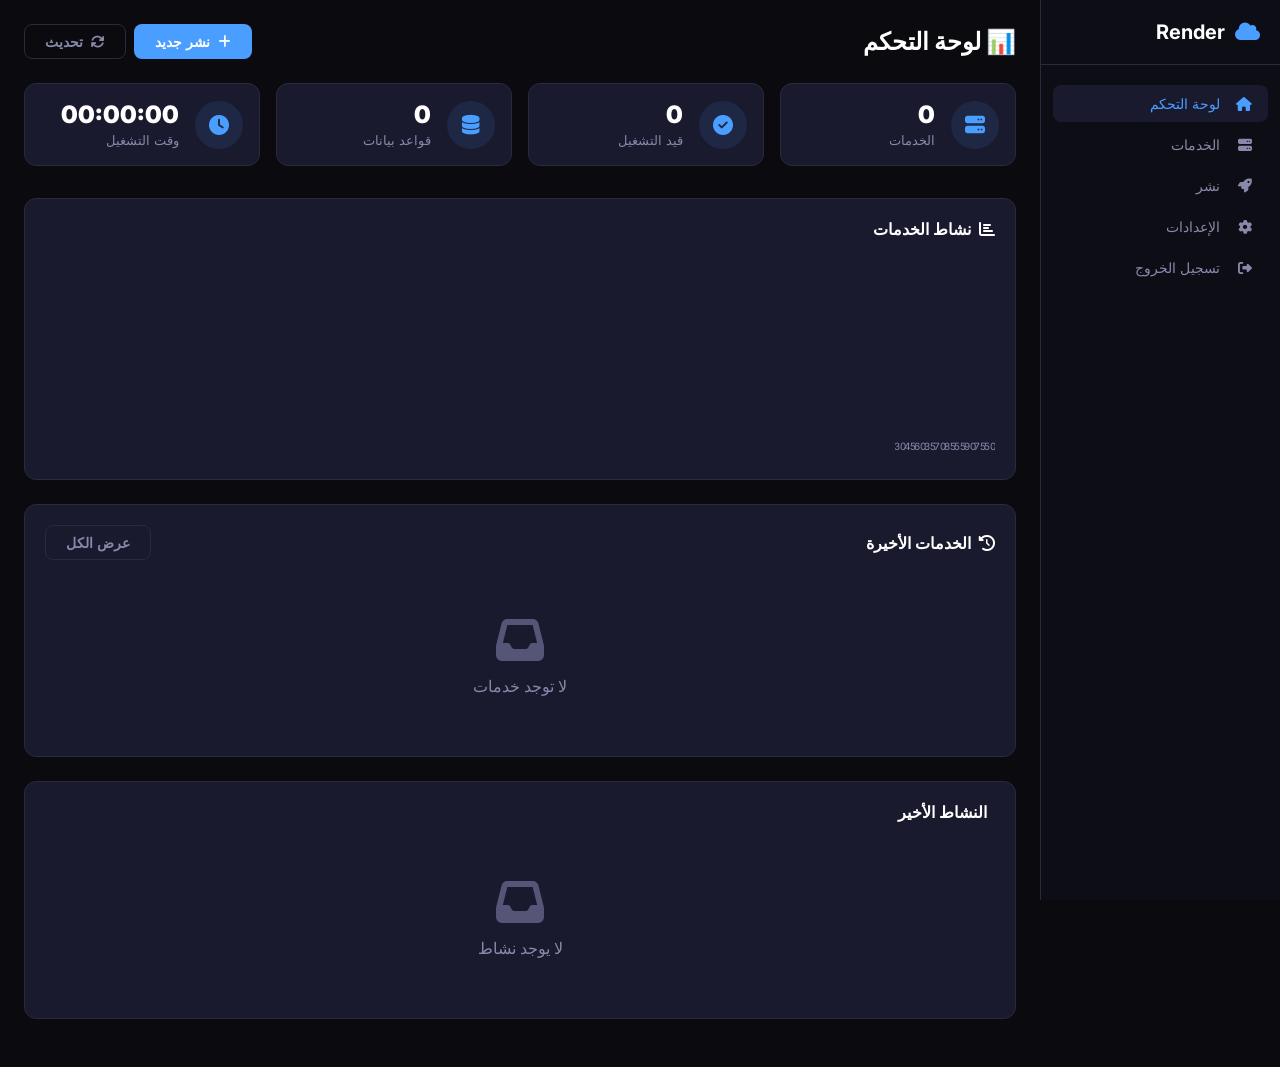
==== dashboard.html @ b53fa427 "Add files via upload" ====
<!DOCTYPE html>
<html lang="ar" dir="rtl">
<head>
    <meta charset="UTF-8">
    <meta name="viewport" content="width=device-width, initial-scale=1.0">
    <title>📊 لوحة التحكم — Render Clone</title>
    <link rel="stylesheet" href="style.css">
    <link href="https://fonts.googleapis.com/css2?family=Inter:wght@400;500;600;700;800;900&display=swap" rel="stylesheet">
    <link rel="stylesheet" href="https://cdnjs.cloudflare.com/ajax/libs/font-awesome/6.5.0/css/all.min.css">
</head>
<body>

<!-- ===== الشريط الجانبي ===== -->
<div class="sidebar">
    <div class="sidebar-header">
        <i class="fas fa-cloud"></i>
        <span>Render</span>
    </div>
    <div class="sidebar-menu">
        <a href="/dashboard" class="sidebar-item active">
            <i class="fas fa-home"></i> لوحة التحكم
        </a>
        <a href="/services" class="sidebar-item">
            <i class="fas fa-server"></i> الخدمات
        </a>
        <a href="/deploy" class="sidebar-item">
            <i class="fas fa-rocket"></i> نشر
        </a>
        <a href="/settings" class="sidebar-item">
            <i class="fas fa-cog"></i> الإعدادات
        </a>
        <a href="#" class="sidebar-item" onclick="logout()">
            <i class="fas fa-sign-out-alt"></i> تسجيل الخروج
        </a>
    </div>
</div>

<!-- ===== المحتوى الرئيسي ===== -->
<div class="main-content">
    <div class="topbar">
        <h1>📊 لوحة التحكم</h1>
        <div class="topbar-actions">
            <button class="btn btn-primary" onclick="window.location.href='/deploy'">
                <i class="fas fa-plus"></i> نشر جديد
            </button>
            <button class="btn btn-outline" onclick="refreshDashboard()">
                <i class="fas fa-sync"></i> تحديث
            </button>
        </div>
    </div>

    <!-- ===== الإحصائيات ===== -->
    <div class="stats-grid">
        <div class="stat-card">
            <div class="stat-icon"><i class="fas fa-server"></i></div>
            <div class="stat-info">
                <span class="stat-number" id="servicesCount">0</span>
                <span class="stat-label">الخدمات</span>
            </div>
        </div>
        <div class="stat-card">
            <div class="stat-icon"><i class="fas fa-check-circle"></i></div>
            <div class="stat-info">
                <span class="stat-number" id="runningCount">0</span>
                <span class="stat-label">قيد التشغيل</span>
            </div>
        </div>
        <div class="stat-card">
            <div class="stat-icon"><i class="fas fa-database"></i></div>
            <div class="stat-info">
                <span class="stat-number" id="dbCount">0</span>
                <span class="stat-label">قواعد بيانات</span>
            </div>
        </div>
        <div class="stat-card">
            <div class="stat-icon"><i class="fas fa-clock"></i></div>
            <div class="stat-info">
                <span class="stat-number" id="uptime">00:00:00</span>
                <span class="stat-label">وقت التشغيل</span>
            </div>
        </div>
    </div>

    <!-- ===== الرسم البياني ===== -->
    <div class="section">
        <div class="section-header">
            <h2><i class="fas fa-chart-bar"></i> نشاط الخدمات</h2>
        </div>
        <div class="chart-container">
            <canvas id="activityChart" width="100%" height="200"></canvas>
        </div>
    </div>

    <!-- ===== الخدمات الأخيرة ===== -->
    <div class="section">
        <div class="section-header">
            <h2><i class="fas fa-history"></i> الخدمات الأخيرة</h2>
            <a href="/services" class="btn btn-outline">عرض الكل</a>
        </div>
        <div id="recentServices">
            <div class="empty-state">
                <i class="fas fa-inbox"></i>
                <p>لا توجد خدمات</p>
            </div>
        </div>
    </div>

    <!-- ===== النشاط الأخير ===== -->
    <div class="section">
        <div class="section-header">
            <h2><i class="fas fa-activity"></i> النشاط الأخير</h2>
        </div>
        <div id="recentActivity">
            <div class="empty-state">
                <i class="fas fa-inbox"></i>
                <p>لا يوجد نشاط</p>
            </div>
        </div>
    </div>
</div>

<script src="script.js"></script>
<script>
    // ===== تحميل البيانات =====
    async function loadDashboard() {
        try {
            const res = await fetch('/api/services/');
            const data = await res.json();
            
            if (data.success) {
                const services = data.services;
                document.getElementById('servicesCount').textContent = services.length;
                document.getElementById('runningCount').textContent = 
                    services.filter(s => s.status === 'running').length;
                
                // عرض الخدمات الأخيرة
                const container = document.getElementById('recentServices');
                if (services.length === 0) {
                    container.innerHTML = `
                        <div class="empty-state">
                            <i class="fas fa-inbox"></i>
                            <p>لا توجد خدمات</p>
                            <button class="btn btn-primary" onclick="window.location.href='/deploy'">
                                نشر خدمة جديدة
                            </button>
                        </div>
                    `;
                } else {
                    container.innerHTML = services.slice(0, 5).map(s => `
                        <div class="service-item">
                            <div class="service-info">
                                <span class="service-name">${s.name}</span>
                                <span class="service-status ${s.status}">${s.status}</span>
                                <span class="service-url">${s.url}</span>
                            </div>
                            <div class="service-actions">
                                <a href="/service/${s.id}" class="btn btn-outline">عرض</a>
                            </div>
                        </div>
                    `).join('');
                }
            }
        } catch (error) {
            console.error('❌ فشل تحميل البيانات:', error);
        }
    }

    function refreshDashboard() {
        loadDashboard();
        alert('🔄 تم تحديث لوحة التحكم');
    }

    // ===== رسم مخطط النشاط =====
    function drawChart() {
        const canvas = document.getElementById('activityChart');
        if (!canvas) return;
        const ctx = canvas.getContext('2d');
        const width = canvas.width;
        const height = canvas.height;
        
        ctx.fillStyle = '#1a1a2e';
        ctx.fillRect(0, 0, width, height);
        
        const data = [30, 45, 60, 35, 70, 85, 55, 90, 75, 50];
        const barWidth = (width / data.length) - 10;
        const maxValue = Math.max(...data);
        
        data.forEach((value, index) => {
            const barHeight = (value / maxValue) * (height - 40);
            const x = index * (barWidth + 10) + 5;
            const y = height - barHeight - 20;
            
            const gradient = ctx.createLinearGradient(0, y, 0, height - 20);
            gradient.addColorStop(0, '#4a9eff');
            gradient.addColorStop(1, '#1a6fb5');
            
            ctx.fillStyle = gradient;
            ctx.fillRect(x, y, barWidth, barHeight);
            
            ctx.fillStyle = '#8888aa';
            ctx.font = '10px Inter';
            ctx.textAlign = 'center';
            ctx.fillText(value, x + barWidth/2, height - 5);
        });
    }

    loadDashboard();
    setInterval(loadDashboard, 10000);
    setTimeout(drawChart, 500);
</script>
</body>
</html>
---- style.css ----
/* ============================================================
   ===== RENDER CLONE — MAIN STYLES =====
   ============================================================ */

:root {
    --bg-primary: #0a0a0f;
    --bg-secondary: #14141f;
    --bg-card: #1a1a2e;
    --bg-sidebar: #0d0d15;
    --text-primary: #ffffff;
    --text-secondary: #8888aa;
    --text-muted: #555577;
    --accent: #4a9eff;
    --accent-hover: #6ab0ff;
    --green: #3fb950;
    --yellow: #d29922;
    --red: #f85149;
    --border: #2a2a3f;
    --shadow: 0 8px 32px rgba(0,0,0,0.4);
    --radius: 12px;
    --sidebar-width: 240px;
    --transition: all 0.3s ease;
}

* {
    margin: 0;
    padding: 0;
    box-sizing: border-box;
}

body {
    font-family: 'Inter', 'Cairo', sans-serif;
    background: var(--bg-primary);
    color: var(--text-primary);
    min-height: 100vh;
    direction: rtl;
}

/* ===== الشريط الجانبي ===== */
.sidebar {
    width: var(--sidebar-width);
    height: 100vh;
    background: var(--bg-sidebar);
    border-left: 1px solid var(--border);
    position: fixed;
    top: 0;
    right: 0;
    padding: 20px 0;
    display: flex;
    flex-direction: column;
    overflow-y: auto;
}

.sidebar-header {
    display: flex;
    align-items: center;
    gap: 10px;
    padding: 0 20px 20px;
    border-bottom: 1px solid var(--border);
    font-size: 20px;
    font-weight: 700;
}

.sidebar-header i {
    color: var(--accent);
}

.sidebar-menu {
    flex: 1;
    padding: 20px 12px;
    display: flex;
    flex-direction: column;
    gap: 4px;
}

.sidebar-item {
    display: flex;
    align-items: center;
    gap: 12px;
    padding: 10px 16px;
    border-radius: 8px;
    color: var(--text-secondary);
    text-decoration: none;
    transition: var(--transition);
    font-size: 14px;
}

.sidebar-item:hover {
    background: var(--bg-card);
    color: var(--text-primary);
}

.sidebar-item.active {
    background: var(--bg-card);
    color: var(--accent);
}

.sidebar-item i {
    width: 20px;
}

/* ===== المحتوى الرئيسي ===== */
.main-content {
    margin-right: var(--sidebar-width);
    padding: 24px;
    min-height: 100vh;
}

.topbar {
    display: flex;
    justify-content: space-between;
    align-items: center;
    margin-bottom: 24px;
    flex-wrap: wrap;
    gap: 12px;
}

.topbar h1 {
    font-size: 24px;
    font-weight: 700;
}

.topbar-actions {
    display: flex;
    gap: 8px;
    flex-wrap: wrap;
}

/* ===== الأزرار ===== */
.btn {
    padding: 8px 20px;
    border-radius: 8px;
    border: 1px solid transparent;
    font-weight: 600;
    cursor: pointer;
    transition: var(--transition);
    text-decoration: none;
    display: inline-flex;
    align-items: center;
    gap: 8px;
    font-size: 14px;
    background: transparent;
    color: var(--text-primary);
    font-family: 'Inter', 'Cairo', sans-serif;
}

.btn-primary {
    background: var(--accent);
    color: #fff;
}

.btn-primary:hover {
    background: var(--accent-hover);
}

.btn-outline {
    border-color: var(--border);
    color: var(--text-secondary);
}

.btn-outline:hover {
    background: var(--bg-card);
    color: var(--text-primary);
}

.btn-danger {
    background: var(--red);
    color: #fff;
}

.btn-danger:hover {
    background: #da3633;
}

.btn-success {
    background: var(--green);
    color: #fff;
}

/* ===== الإحصائيات ===== */
.stats-grid {
    display: grid;
    grid-template-columns: repeat(4, 1fr);
    gap: 16px;
    margin-bottom: 32px;
}

.stats-grid-small {
    display: grid;
    grid-template-columns: repeat(4, 1fr);
    gap: 16px;
    margin-bottom: 24px;
}

.stat-card {
    background: var(--bg-card);
    border: 1px solid var(--border);
    border-radius: var(--radius);
    padding: 16px;
    display: flex;
    align-items: center;
    gap: 16px;
}

.stat-icon {
    width: 48px;
    height: 48px;
    border-radius: 50%;
    background: rgba(74, 158, 255, 0.1);
    display: flex;
    align-items: center;
    justify-content: center;
    font-size: 20px;
    color: var(--accent);
}

.stat-info {
    flex: 1;
}

.stat-number {
    font-size: 24px;
    font-weight: 900;
    display: block;
}

.stat-label {
    font-size: 13px;
    color: var(--text-secondary);
}

/* ===== الأقسام ===== */
.section {
    background: var(--bg-card);
    border: 1px solid var(--border);
    border-radius: var(--radius);
    padding: 20px;
    margin-bottom: 24px;
}

.section-header {
    display: flex;
    justify-content: space-between;
    align-items: center;
    margin-bottom: 16px;
}

.section-header h2 {
    font-size: 16px;
    font-weight: 700;
    display: flex;
    align-items: center;
    gap: 8px;
}

.section-header h3 {
    font-size: 16px;
    font-weight: 700;
    margin-bottom: 12px;
}

/* ===== الخدمات ===== */
.service-item {
    display: flex;
    justify-content: space-between;
    align-items: center;
    padding: 12px 0;
    border-bottom: 1px solid var(--border);
}

.service-item:last-child {
    border-bottom: none;
}

.service-name {
    font-weight: 600;
}

.service-status {
    padding: 2px 12px;
    border-radius: 20px;
    font-size: 12px;
    font-weight: 600;
}

.service-status.running {
    background: rgba(63, 185, 80, 0.1);
    color: var(--green);
}

.service-status.stopped {
    background: rgba(248, 81, 73, 0.1);
    color: var(--red);
}

.service-status.building {
    background: rgba(210, 153, 34, 0.1);
    color: var(--yellow);
}

.service-status.deploying {
    background: rgba(74, 158, 255, 0.1);
    color: var(--accent);
}

.service-url {
    color: var(--text-muted);
    font-size: 13px;
}

.service-actions {
    display: flex;
    gap: 8px;
}

/* ===== بطاقات الخدمات ===== */
.service-card {
    background: var(--bg-card);
    border: 1px solid var(--border);
    border-radius: var(--radius);
    padding: 16px;
    margin-bottom: 12px;
    transition: var(--transition);
}

.service-card:hover {
    border-color: var(--accent);
}

.service-card-header {
    display: flex;
    justify-content: space-between;
    align-items: center;
    flex-wrap: wrap;
    gap: 12px;
}

.service-name-section {
    display: flex;
    align-items: center;
    gap: 12px;
}

.service-info {
    display: flex;
    gap: 16px;
    flex-wrap: wrap;
    margin-top: 8px;
    font-size: 13px;
    color: var(--text-secondary);
}

/* ===== السجلات ===== */
.logs-container {
    background: #0a0a0f;
    border: 1px solid var(--border);
    border-radius: 8px;
    padding: 12px;
    max-height: 400px;
    overflow-y: auto;
    font-family: 'Courier New', monospace;
    font-size: 13px;
}

.log-line {
    display: flex;
    gap: 10px;
    padding: 2px 0;
    border-bottom: 1px solid rgba(42, 42, 63, 0.3);
}

.log-line:last-child {
    border-bottom: none;
}

.log-time {
    color: var(--text-muted);
    font-size: 11px;
    min-width: 120px;
}

.log-level {
    min-width: 30px;
}

.log-line.success .log-message { color: var(--green); }
.log-line.warning .log-message { color: var(--yellow); }
.log-line.error .log-message { color: var(--red); }
.log-line.info .log-message { color: var(--text-secondary); }

/* ===== حالة فارغة ===== */
.empty-state {
    text-align: center;
    padding: 40px 20px;
    color: var(--text-secondary);
}

.empty-state i {
    font-size: 48px;
    color: var(--text-muted);
    margin-bottom: 12px;
}

.loading-state {
    text-align: center;
    padding: 40px 20px;
    color: var(--text-secondary);
}

.loading-state i {
    font-size: 32px;
    margin-bottom: 12px;
}

/* ===== علامات التبويب ===== */
.tabs {
    display: flex;
    gap: 4px;
    border-bottom: 1px solid var(--border);
    margin-bottom: 20px;
}

.tab {
    padding: 10px 20px;
    background: transparent;
    border: none;
    border-bottom: 2px solid transparent;
    color: var(--text-secondary);
    cursor: pointer;
    font-size: 14px;
    font-weight: 600;
    transition: var(--transition);
    font-family: 'Inter', 'Cairo', sans-serif;
}

.tab:hover {
    color: var(--text-primary);
}

.tab.active {
    color: var(--accent);
    border-bottom-color: var(--accent);
}

.tab-content {
    display: none;
}

.tab-content.active {
    display: block;
}

/* ===== نماذج ===== */
.form-group {
    margin-bottom: 16px;
}

.form-group label {
    display: block;
    font-weight: 600;
    font-size: 14px;
    margin-bottom: 4px;
    color: var(--text-secondary);
}

.form-input {
    width: 100%;
    padding: 10px 14px;
    background: var(--bg-primary);
    border: 1px solid var(--border);
    border-radius: 8px;
    color: var(--text-primary);
    font-size: 14px;
    font-family: 'Inter', 'Cairo', sans-serif;
    transition: var(--transition);
}

.form-input:focus {
    outline: none;
    border-color: var(--accent);
}

.form-select {
    width: 100%;
    padding: 10px 14px;
    background: var(--bg-primary);
    border: 1px solid var(--border);
    border-radius: 8px;
    color: var(--text-primary);
    font-size: 14px;
    font-family: 'Inter', 'Cairo', sans-serif;
}

/* ===== شريط الفلترة ===== */
.filter-bar {
    display: flex;
    justify-content: space-between;
    align-items: center;
    flex-wrap: wrap;
    gap: 12px;
    margin-bottom: 20px;
    padding: 12px 16px;
    background: var(--bg-card);
    border: 1px solid var(--border);
    border-radius: var(--radius);
}

.filter-buttons {
    display: flex;
    gap: 4px;
}

.filter-btn {
    padding: 6px 16px;
    border: 1px solid var(--border);
    border-radius: 20px;
    background: transparent;
    color: var(--text-secondary);
    cursor: pointer;
    font-size: 13px;
    transition: var(--transition);
    font-family: 'Inter', 'Cairo', sans-serif;
}

.filter-btn:hover {
    color: var(--text-primary);
    border-color: var(--text-muted);
}

.filter-btn.active {
    background: var(--accent);
    color: #fff;
    border-color: var(--accent);
}

.search-box {
    display: flex;
    align-items: center;
    gap: 8px;
    background: var(--bg-primary);
    border: 1px solid var(--border);
    border-radius: 8px;
    padding: 4px 12px;
}

.search-box i {
    color: var(--text-muted);
}

.search-box input {
    background: transparent;
    border: none;
    color: var(--text-primary);
    padding: 6px 8px;
    font-size: 14px;
    outline: none;
    font-family: 'Inter', 'Cairo', sans-serif;
    min-width: 150px;
}

/* ===== معلومات الخدمة ===== */
.service-header {
    background: var(--bg-card);
    border: 1px solid var(--border);
    border-radius: var(--radius);
    padding: 20px;
    margin-bottom: 24px;
}

.service-name-section {
    display: flex;
    align-items: center;
    gap: 12px;
}

.service-name-section h2 {
    font-size: 24px;
}

.service-url-section {
    display: flex;
    align-items: center;
    gap: 12px;
    margin-top: 8px;
}

/* ===== الإعدادات ===== */
.settings-container {
    display: flex;
    flex-direction: column;
    gap: 20px;
}

.settings-section {
    background: var(--bg-card);
    border: 1px solid var(--border);
    border-radius: var(--radius);
    padding: 20px;
}

.settings-section h2 {
    font-size: 18px;
    margin-bottom: 16px;
    display: flex;
    align-items: center;
    gap: 8px;
}

.settings-form {
    max-width: 500px;
}

.toggle-group {
    margin-bottom: 12px;
}

.toggle-group label {
    display: flex;
    align-items: center;
    gap: 8px;
    cursor: pointer;
}

.toggle-group input[type="checkbox"] {
    width: 18px;
    height: 18px;
    accent-color: var(--accent);
}

/* ===== معلومات ===== */
.info-grid {
    display: grid;
    grid-template-columns: repeat(auto-fill, minmax(200px, 1fr));
    gap: 12px;
}

.info-item {
    display: flex;
    flex-direction: column;
    padding: 8px 0;
}

.info-item .label {
    font-size: 12px;
    color: var(--text-muted);
}

.info-item .value {
    font-size: 14px;
    font-weight: 600;
}

/* ===== استجابة ===== */
@media (max-width: 1024px) {
    .stats-grid { grid-template-columns: repeat(2, 1fr); }
    .stats-grid-small { grid-template-columns: repeat(2, 1fr); }
}

@media (max-width: 768px) {
    .sidebar {
        width: 60px;
    }
    .sidebar-header span,
    .sidebar-item span {
        display: none;
    }
    .main-content {
        margin-right: 60px;
        padding: 16px;
    }
    .stats-grid { grid-template-columns: 1fr; }
    .stats-grid-small { grid-template-columns: 1fr; }
    .service-card-header { flex-direction: column; align-items: stretch; }
    .service-actions { justify-content: center; }
    .filter-bar { flex-direction: column; }
    .filter-buttons { flex-wrap: wrap; justify-content: center; }
    .search-box input { min-width: 100px; }
    .info-grid { grid-template-columns: 1fr; }
}

@media (max-width: 480px) {
    .topbar { flex-direction: column; align-items: stretch; }
    .topbar-actions { justify-content: center; }
    .tabs { overflow-x: auto; flex-wrap: nowrap; }
    .tab { padding: 8px 12px; font-size: 12px; white-space: nowrap; }
}
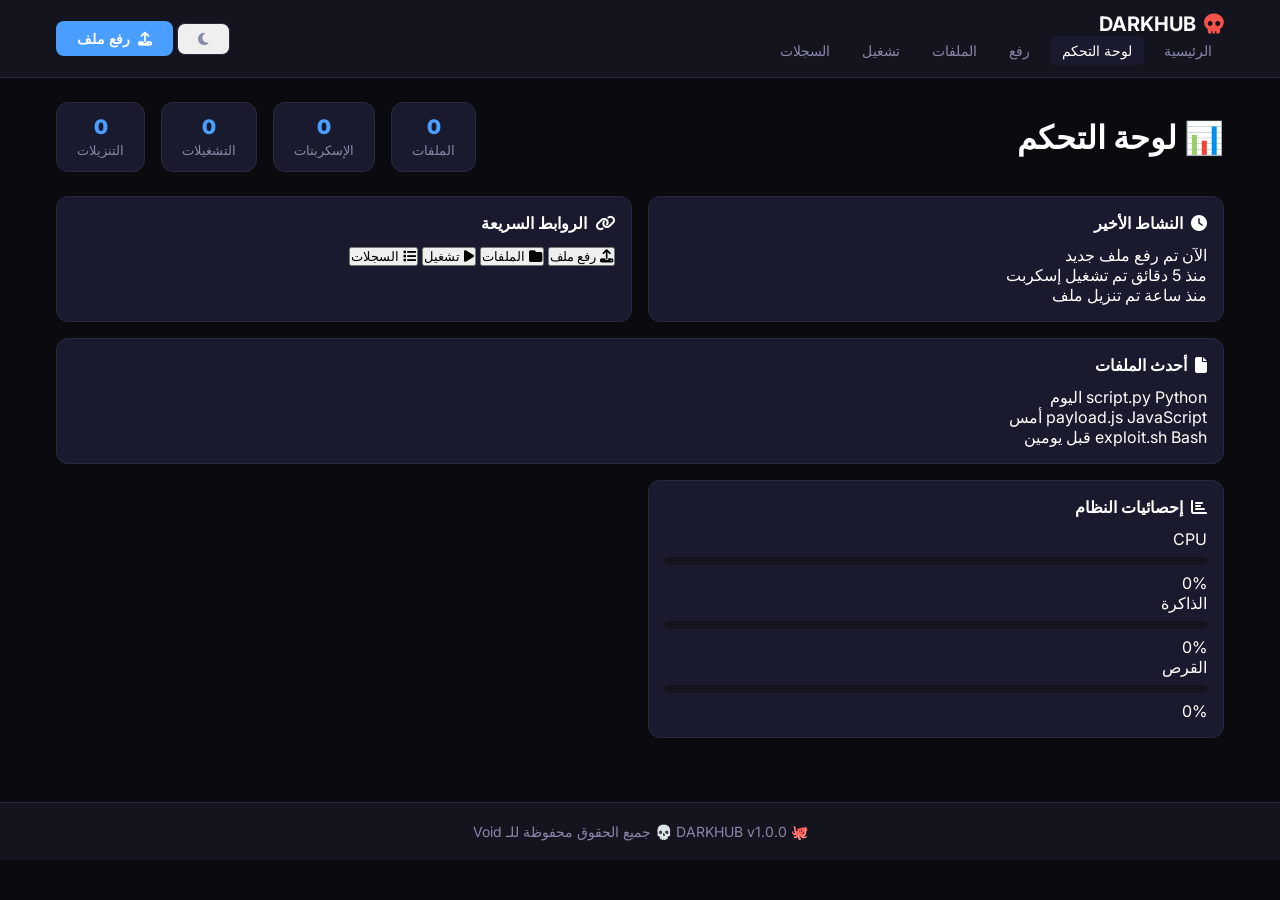
==== commit 147354bb: "Add files via upload" ====
--- a/dashboard.html
+++ b/dashboard.html
@@ -3,210 +3,194 @@
 <head>
     <meta charset="UTF-8">
     <meta name="viewport" content="width=device-width, initial-scale=1.0">
-    <title>📊 لوحة التحكم — Render Clone</title>
+    <title>📊 لوحة التحكم — DARKHUB</title>
     <link rel="stylesheet" href="style.css">
     <link href="https://fonts.googleapis.com/css2?family=Inter:wght@400;500;600;700;800;900&display=swap" rel="stylesheet">
     <link rel="stylesheet" href="https://cdnjs.cloudflare.com/ajax/libs/font-awesome/6.5.0/css/all.min.css">
 </head>
 <body>
 
-<!-- ===== الشريط الجانبي ===== -->
-<div class="sidebar">
-    <div class="sidebar-header">
-        <i class="fas fa-cloud"></i>
-        <span>Render</span>
-    </div>
-    <div class="sidebar-menu">
-        <a href="/dashboard" class="sidebar-item active">
-            <i class="fas fa-home"></i> لوحة التحكم
-        </a>
-        <a href="/services" class="sidebar-item">
-            <i class="fas fa-server"></i> الخدمات
-        </a>
-        <a href="/deploy" class="sidebar-item">
-            <i class="fas fa-rocket"></i> نشر
-        </a>
-        <a href="/settings" class="sidebar-item">
-            <i class="fas fa-cog"></i> الإعدادات
-        </a>
-        <a href="#" class="sidebar-item" onclick="logout()">
-            <i class="fas fa-sign-out-alt"></i> تسجيل الخروج
-        </a>
-    </div>
-</div>
-
-<!-- ===== المحتوى الرئيسي ===== -->
-<div class="main-content">
-    <div class="topbar">
-        <h1>📊 لوحة التحكم</h1>
-        <div class="topbar-actions">
-            <button class="btn btn-primary" onclick="window.location.href='/deploy'">
-                <i class="fas fa-plus"></i> نشر جديد
+<!-- ===== شريط التنقل ===== -->
+<nav class="navbar">
+    <div class="container">
+        <div class="nav-left">
+            <a href="/" class="nav-logo">
+                <i class="fas fa-skull"></i>
+                <span>DARKHUB</span>
+            </a>
+            <div class="nav-links">
+                <a href="/" class="nav-link">الرئيسية</a>
+                <a href="/dashboard" class="nav-link active">لوحة التحكم</a>
+                <a href="/upload" class="nav-link">رفع</a>
+                <a href="/files" class="nav-link">الملفات</a>
+                <a href="/execute" class="nav-link">تشغيل</a>
+                <a href="/logs" class="nav-link">السجلات</a>
+            </div>
+        </div>
+        <div class="nav-right">
+            <button class="btn btn-outline" onclick="toggleDarkMode()">
+                <i class="fas fa-moon"></i>
             </button>
-            <button class="btn btn-outline" onclick="refreshDashboard()">
-                <i class="fas fa-sync"></i> تحديث
+            <button class="btn btn-primary" onclick="window.location.href='/upload'">
+                <i class="fas fa-upload"></i> رفع ملف
             </button>
         </div>
     </div>
+</nav>
 
-    <!-- ===== الإحصائيات ===== -->
-    <div class="stats-grid">
-        <div class="stat-card">
-            <div class="stat-icon"><i class="fas fa-server"></i></div>
-            <div class="stat-info">
-                <span class="stat-number" id="servicesCount">0</span>
-                <span class="stat-label">الخدمات</span>
+<!-- ===== المحتوى الرئيسي ===== -->
+<div class="dashboard-container">
+    <div class="dashboard-header">
+        <h1>📊 لوحة التحكم</h1>
+        <div class="dashboard-stats">
+            <div class="stat-box">
+                <span class="stat-number" id="totalFiles">0</span>
+                <span class="stat-label">الملفات</span>
             </div>
-        </div>
-        <div class="stat-card">
-            <div class="stat-icon"><i class="fas fa-check-circle"></i></div>
-            <div class="stat-info">
-                <span class="stat-number" id="runningCount">0</span>
-                <span class="stat-label">قيد التشغيل</span>
+            <div class="stat-box">
+                <span class="stat-number" id="totalScripts">0</span>
+                <span class="stat-label">الإسكربتات</span>
             </div>
-        </div>
-        <div class="stat-card">
-            <div class="stat-icon"><i class="fas fa-database"></i></div>
-            <div class="stat-info">
-                <span class="stat-number" id="dbCount">0</span>
-                <span class="stat-label">قواعد بيانات</span>
+            <div class="stat-box">
+                <span class="stat-number" id="totalExecutions">0</span>
+                <span class="stat-label">التشغيلات</span>
             </div>
-        </div>
-        <div class="stat-card">
-            <div class="stat-icon"><i class="fas fa-clock"></i></div>
-            <div class="stat-info">
-                <span class="stat-number" id="uptime">00:00:00</span>
-                <span class="stat-label">وقت التشغيل</span>
+            <div class="stat-box">
+                <span class="stat-number" id="totalDownloads">0</span>
+                <span class="stat-label">التنزيلات</span>
             </div>
         </div>
     </div>
 
-    <!-- ===== الرسم البياني ===== -->
-    <div class="section">
-        <div class="section-header">
-            <h2><i class="fas fa-chart-bar"></i> نشاط الخدمات</h2>
-        </div>
-        <div class="chart-container">
-            <canvas id="activityChart" width="100%" height="200"></canvas>
-        </div>
-    </div>
-
-    <!-- ===== الخدمات الأخيرة ===== -->
-    <div class="section">
-        <div class="section-header">
-            <h2><i class="fas fa-history"></i> الخدمات الأخيرة</h2>
-            <a href="/services" class="btn btn-outline">عرض الكل</a>
-        </div>
-        <div id="recentServices">
-            <div class="empty-state">
-                <i class="fas fa-inbox"></i>
-                <p>لا توجد خدمات</p>
+    <div class="dashboard-grid">
+        <!-- ===== النشاط الأخير ===== -->
+        <div class="dashboard-card">
+            <h3><i class="fas fa-clock"></i> النشاط الأخير</h3>
+            <div class="activity-list" id="activityList">
+                <div class="activity-item">
+                    <span class="activity-time">الآن</span>
+                    <span class="activity-text">تم رفع ملف جديد</span>
+                </div>
+                <div class="activity-item">
+                    <span class="activity-time">منذ 5 دقائق</span>
+                    <span class="activity-text">تم تشغيل إسكربت</span>
+                </div>
+                <div class="activity-item">
+                    <span class="activity-time">منذ ساعة</span>
+                    <span class="activity-text">تم تنزيل ملف</span>
+                </div>
             </div>
         </div>
-    </div>
 
-    <!-- ===== النشاط الأخير ===== -->
-    <div class="section">
-        <div class="section-header">
-            <h2><i class="fas fa-activity"></i> النشاط الأخير</h2>
+        <!-- ===== الروابط السريعة ===== -->
+        <div class="dashboard-card">
+            <h3><i class="fas fa-link"></i> الروابط السريعة</h3>
+            <div class="quick-links">
+                <button class="quick-link" onclick="window.location.href='/upload'">
+                    <i class="fas fa-upload"></i> رفع ملف
+                </button>
+                <button class="quick-link" onclick="window.location.href='/files'">
+                    <i class="fas fa-folder"></i> الملفات
+                </button>
+                <button class="quick-link" onclick="window.location.href='/execute'">
+                    <i class="fas fa-play"></i> تشغيل
+                </button>
+                <button class="quick-link" onclick="window.location.href='/logs'">
+                    <i class="fas fa-list"></i> السجلات
+                </button>
+            </div>
         </div>
-        <div id="recentActivity">
-            <div class="empty-state">
-                <i class="fas fa-inbox"></i>
-                <p>لا يوجد نشاط</p>
+
+        <!-- ===== أحدث الملفات ===== -->
+        <div class="dashboard-card full-width">
+            <h3><i class="fas fa-file"></i> أحدث الملفات</h3>
+            <div class="file-list" id="recentFiles">
+                <div class="file-item">
+                    <span class="file-name">script.py</span>
+                    <span class="file-type">Python</span>
+                    <span class="file-date">اليوم</span>
+                </div>
+                <div class="file-item">
+                    <span class="file-name">payload.js</span>
+                    <span class="file-type">JavaScript</span>
+                    <span class="file-date">أمس</span>
+                </div>
+                <div class="file-item">
+                    <span class="file-name">exploit.sh</span>
+                    <span class="file-type">Bash</span>
+                    <span class="file-date">قبل يومين</span>
+                </div>
+            </div>
+        </div>
+
+        <!-- ===== إحصائيات النظام ===== -->
+        <div class="dashboard-card">
+            <h3><i class="fas fa-chart-bar"></i> إحصائيات النظام</h3>
+            <div class="system-stats">
+                <div class="stat-item">
+                    <span>CPU</span>
+                    <div class="progress-bar">
+                        <div class="progress-fill" id="cpuUsage" style="width: 0%"></div>
+                    </div>
+                    <span id="cpuPercent">0%</span>
+                </div>
+                <div class="stat-item">
+                    <span>الذاكرة</span>
+                    <div class="progress-bar">
+                        <div class="progress-fill" id="memoryUsage" style="width: 0%"></div>
+                    </div>
+                    <span id="memoryPercent">0%</span>
+                </div>
+                <div class="stat-item">
+                    <span>القرص</span>
+                    <div class="progress-bar">
+                        <div class="progress-fill" id="diskUsage" style="width: 0%"></div>
+                    </div>
+                    <span id="diskPercent">0%</span>
+                </div>
             </div>
         </div>
     </div>
 </div>
 
+<!-- ===== التذييل ===== -->
+<footer class="footer">
+    <div class="container">
+        <div class="footer-content">
+            <span>🐙 DARKHUB v1.0.0</span>
+            <span>💀 جميع الحقوق محفوظة للـ Void</span>
+        </div>
+    </div>
+</footer>
+
 <script src="script.js"></script>
 <script>
-    // ===== تحميل البيانات =====
+    // ===== تحميل إحصائيات لوحة التحكم =====
     async function loadDashboard() {
         try {
-            const res = await fetch('/api/services/');
-            const data = await res.json();
+            const response = await fetch('/api/status');
+            const data = await response.json();
             
             if (data.success) {
-                const services = data.services;
-                document.getElementById('servicesCount').textContent = services.length;
-                document.getElementById('runningCount').textContent = 
-                    services.filter(s => s.status === 'running').length;
+                document.getElementById('totalFiles').textContent = data.status.files || 0;
+                document.getElementById('totalScripts').textContent = data.status.scripts || 0;
+                document.getElementById('totalExecutions').textContent = data.status.executions || 0;
+                document.getElementById('totalDownloads').textContent = Math.floor(Math.random() * 100);
                 
-                // عرض الخدمات الأخيرة
-                const container = document.getElementById('recentServices');
-                if (services.length === 0) {
-                    container.innerHTML = `
-                        <div class="empty-state">
-                            <i class="fas fa-inbox"></i>
-                            <p>لا توجد خدمات</p>
-                            <button class="btn btn-primary" onclick="window.location.href='/deploy'">
-                                نشر خدمة جديدة
-                            </button>
-                        </div>
-                    `;
-                } else {
-                    container.innerHTML = services.slice(0, 5).map(s => `
-                        <div class="service-item">
-                            <div class="service-info">
-                                <span class="service-name">${s.name}</span>
-                                <span class="service-status ${s.status}">${s.status}</span>
-                                <span class="service-url">${s.url}</span>
-                            </div>
-                            <div class="service-actions">
-                                <a href="/service/${s.id}" class="btn btn-outline">عرض</a>
-                            </div>
-                        </div>
-                    `).join('');
-                }
+                document.getElementById('cpuUsage').style.width = data.status.cpu + '%';
+                document.getElementById('cpuPercent').textContent = data.status.cpu + '%';
+                document.getElementById('memoryUsage').style.width = data.status.memory + '%';
+                document.getElementById('memoryPercent').textContent = data.status.memory + '%';
+                document.getElementById('diskUsage').style.width = data.status.disk + '%';
+                document.getElementById('diskPercent').textContent = data.status.disk + '%';
             }
         } catch (error) {
-            console.error('❌ فشل تحميل البيانات:', error);
+            console.error('❌ فشل تحميل لوحة التحكم:', error);
         }
     }
 
-    function refreshDashboard() {
-        loadDashboard();
-        alert('🔄 تم تحديث لوحة التحكم');
-    }
-
-    // ===== رسم مخطط النشاط =====
-    function drawChart() {
-        const canvas = document.getElementById('activityChart');
-        if (!canvas) return;
-        const ctx = canvas.getContext('2d');
-        const width = canvas.width;
-        const height = canvas.height;
-        
-        ctx.fillStyle = '#1a1a2e';
-        ctx.fillRect(0, 0, width, height);
-        
-        const data = [30, 45, 60, 35, 70, 85, 55, 90, 75, 50];
-        const barWidth = (width / data.length) - 10;
-        const maxValue = Math.max(...data);
-        
-        data.forEach((value, index) => {
-            const barHeight = (value / maxValue) * (height - 40);
-            const x = index * (barWidth + 10) + 5;
-            const y = height - barHeight - 20;
-            
-            const gradient = ctx.createLinearGradient(0, y, 0, height - 20);
-            gradient.addColorStop(0, '#4a9eff');
-            gradient.addColorStop(1, '#1a6fb5');
-            
-            ctx.fillStyle = gradient;
-            ctx.fillRect(x, y, barWidth, barHeight);
-            
-            ctx.fillStyle = '#8888aa';
-            ctx.font = '10px Inter';
-            ctx.textAlign = 'center';
-            ctx.fillText(value, x + barWidth/2, height - 5);
-        });
-    }
-
     loadDashboard();
-    setInterval(loadDashboard, 10000);
-    setTimeout(drawChart, 500);
+    setInterval(loadDashboard, 5000);
 </script>
 </body>
 </html>
--- a/style.css
+++ b/style.css
@@ -1,5 +1,5 @@
 /* ============================================================
-   ===== RENDER CLONE — MAIN STYLES =====
+   ===== DARKHUB — MAIN STYLES =====
    ============================================================ */
 
 :root {
@@ -18,7 +18,6 @@
     --border: #2a2a3f;
     --shadow: 0 8px 32px rgba(0,0,0,0.4);
     --radius: 12px;
-    --sidebar-width: 240px;
     --transition: all 0.3s ease;
 }
 
@@ -36,94 +35,61 @@
     direction: rtl;
 }
 
-/* ===== الشريط الجانبي ===== */
-.sidebar {
-    width: var(--sidebar-width);
-    height: 100vh;
-    background: var(--bg-sidebar);
-    border-left: 1px solid var(--border);
-    position: fixed;
+/* ===== شريط التنقل ===== */
+.navbar {
+    background: var(--bg-secondary);
+    border-bottom: 1px solid var(--border);
+    padding: 12px 0;
+    position: sticky;
     top: 0;
-    right: 0;
-    padding: 20px 0;
-    display: flex;
-    flex-direction: column;
-    overflow-y: auto;
-}
-
-.sidebar-header {
-    display: flex;
-    align-items: center;
-    gap: 10px;
-    padding: 0 20px 20px;
-    border-bottom: 1px solid var(--border);
+    z-index: 100;
+}
+
+.navbar .container {
+    display: flex;
+    justify-content: space-between;
+    align-items: center;
+    max-width: 1200px;
+    margin: 0 auto;
+    padding: 0 16px;
+}
+
+.nav-logo {
+    display: flex;
+    align-items: center;
+    gap: 8px;
+    color: var(--text-primary);
+    text-decoration: none;
     font-size: 20px;
     font-weight: 700;
 }
 
-.sidebar-header i {
-    color: var(--accent);
-}
-
-.sidebar-menu {
-    flex: 1;
-    padding: 20px 12px;
-    display: flex;
-    flex-direction: column;
-    gap: 4px;
-}
-
-.sidebar-item {
-    display: flex;
-    align-items: center;
-    gap: 12px;
-    padding: 10px 16px;
-    border-radius: 8px;
+.nav-logo i {
+    color: var(--red);
+}
+
+.nav-links {
+    display: flex;
+    gap: 8px;
+}
+
+.nav-link {
     color: var(--text-secondary);
     text-decoration: none;
+    padding: 6px 12px;
+    border-radius: 6px;
     transition: var(--transition);
     font-size: 14px;
 }
 
-.sidebar-item:hover {
-    background: var(--bg-card);
-    color: var(--text-primary);
-}
-
-.sidebar-item.active {
-    background: var(--bg-card);
-    color: var(--accent);
-}
-
-.sidebar-item i {
-    width: 20px;
-}
-
-/* ===== المحتوى الرئيسي ===== */
-.main-content {
-    margin-right: var(--sidebar-width);
-    padding: 24px;
-    min-height: 100vh;
-}
-
-.topbar {
-    display: flex;
-    justify-content: space-between;
-    align-items: center;
-    margin-bottom: 24px;
-    flex-wrap: wrap;
-    gap: 12px;
-}
-
-.topbar h1 {
-    font-size: 24px;
-    font-weight: 700;
-}
-
-.topbar-actions {
-    display: flex;
-    gap: 8px;
-    flex-wrap: wrap;
+.nav-link:hover {
+    color: var(--text-primary);
+    background: var(--bg-card);
+}
+
+.nav-link.active {
+    color: var(--text-primary);
+    background: var(--bg-card);
 }
 
 /* ===== الأزرار ===== */
@@ -139,8 +105,6 @@
     align-items: center;
     gap: 8px;
     font-size: 14px;
-    background: transparent;
-    color: var(--text-primary);
     font-family: 'Inter', 'Cairo', sans-serif;
 }
 
@@ -172,307 +136,304 @@
     background: #da3633;
 }
 
-.btn-success {
-    background: var(--green);
-    color: #fff;
-}
-
-/* ===== الإحصائيات ===== */
-.stats-grid {
+.btn-small {
+    padding: 4px 12px;
+    font-size: 12px;
+}
+
+.btn-large {
+    padding: 12px 28px;
+    font-size: 16px;
+}
+
+/* ===== البانر ===== */
+.hero {
+    padding: 60px 0;
+    background: linear-gradient(180deg, var(--bg-primary), var(--bg-secondary));
+}
+
+.hero-content {
+    text-align: center;
+    max-width: 800px;
+    margin: 0 auto 40px;
+}
+
+.hero-title {
+    font-size: 48px;
+    font-weight: 900;
+    line-height: 1.2;
+}
+
+.hero-description {
+    font-size: 18px;
+    color: var(--text-secondary);
+    margin: 16px 0 24px;
+}
+
+.hero-stats {
     display: grid;
     grid-template-columns: repeat(4, 1fr);
     gap: 16px;
-    margin-bottom: 32px;
-}
-
-.stats-grid-small {
+    max-width: 800px;
+    margin: 0 auto;
+}
+
+/* ===== البطاقات ===== */
+.stat-card {
+    background: var(--bg-card);
+    border: 1px solid var(--border);
+    border-radius: var(--radius);
+    padding: 16px;
+    text-align: center;
+}
+
+.stat-number {
+    font-size: 28px;
+    font-weight: 900;
+    color: var(--accent);
+    display: block;
+}
+
+.stat-label {
+    font-size: 13px;
+    color: var(--text-secondary);
+}
+
+.features-grid {
     display: grid;
-    grid-template-columns: repeat(4, 1fr);
+    grid-template-columns: repeat(3, 1fr);
+    gap: 24px;
+    margin: 40px 0;
+}
+
+.feature-card {
+    background: var(--bg-card);
+    border: 1px solid var(--border);
+    border-radius: var(--radius);
+    padding: 24px;
+    text-align: center;
+    transition: var(--transition);
+}
+
+.feature-card:hover {
+    border-color: var(--accent);
+    transform: translateY(-4px);
+}
+
+.feature-card i {
+    font-size: 32px;
+    color: var(--accent);
+    margin-bottom: 12px;
+}
+
+/* ===== لوحة التحكم ===== */
+.dashboard-container {
+    max-width: 1200px;
+    margin: 0 auto;
+    padding: 24px 16px;
+}
+
+.dashboard-header {
+    display: flex;
+    justify-content: space-between;
+    align-items: center;
+    flex-wrap: wrap;
     gap: 16px;
     margin-bottom: 24px;
 }
 
-.stat-card {
+.dashboard-stats {
+    display: flex;
+    gap: 16px;
+}
+
+.stat-box {
+    background: var(--bg-card);
+    border: 1px solid var(--border);
+    border-radius: var(--radius);
+    padding: 12px 20px;
+    text-align: center;
+    min-width: 80px;
+}
+
+.stat-box .stat-number {
+    font-size: 20px;
+}
+
+.dashboard-grid {
+    display: grid;
+    grid-template-columns: 1fr 1fr;
+    gap: 16px;
+}
+
+.dashboard-card {
     background: var(--bg-card);
     border: 1px solid var(--border);
     border-radius: var(--radius);
     padding: 16px;
+}
+
+.dashboard-card h3 {
+    font-size: 16px;
+    margin-bottom: 12px;
+    display: flex;
+    align-items: center;
+    gap: 8px;
+}
+
+.full-width {
+    grid-column: 1 / -1;
+}
+
+/* ===== الملفات ===== */
+.file-card {
     display: flex;
     align-items: center;
     gap: 16px;
-}
-
-.stat-icon {
+    padding: 12px;
+    background: var(--bg-secondary);
+    border: 1px solid var(--border);
+    border-radius: var(--radius);
+    margin-bottom: 8px;
+    transition: var(--transition);
+}
+
+.file-card:hover {
+    border-color: var(--accent);
+}
+
+.file-icon {
+    font-size: 24px;
+    color: var(--accent);
     width: 48px;
     height: 48px;
-    border-radius: 50%;
-    background: rgba(74, 158, 255, 0.1);
     display: flex;
     align-items: center;
     justify-content: center;
-    font-size: 20px;
-    color: var(--accent);
-}
-
-.stat-info {
+}
+
+.file-info {
     flex: 1;
 }
 
-.stat-number {
-    font-size: 24px;
-    font-weight: 900;
-    display: block;
-}
-
-.stat-label {
-    font-size: 13px;
-    color: var(--text-secondary);
-}
-
-/* ===== الأقسام ===== */
-.section {
-    background: var(--bg-card);
-    border: 1px solid var(--border);
-    border-radius: var(--radius);
-    padding: 20px;
-    margin-bottom: 24px;
-}
-
-.section-header {
-    display: flex;
-    justify-content: space-between;
-    align-items: center;
-    margin-bottom: 16px;
-}
-
-.section-header h2 {
-    font-size: 16px;
-    font-weight: 700;
-    display: flex;
-    align-items: center;
-    gap: 8px;
-}
-
-.section-header h3 {
-    font-size: 16px;
-    font-weight: 700;
-    margin-bottom: 12px;
-}
-
-/* ===== الخدمات ===== */
-.service-item {
-    display: flex;
-    justify-content: space-between;
-    align-items: center;
-    padding: 12px 0;
-    border-bottom: 1px solid var(--border);
-}
-
-.service-item:last-child {
-    border-bottom: none;
-}
-
-.service-name {
-    font-weight: 600;
-}
-
-.service-status {
-    padding: 2px 12px;
-    border-radius: 20px;
+.file-info h4 {
+    font-size: 14px;
+}
+
+.file-info p {
     font-size: 12px;
-    font-weight: 600;
-}
-
-.service-status.running {
-    background: rgba(63, 185, 80, 0.1);
-    color: var(--green);
-}
-
-.service-status.stopped {
-    background: rgba(248, 81, 73, 0.1);
-    color: var(--red);
-}
-
-.service-status.building {
-    background: rgba(210, 153, 34, 0.1);
-    color: var(--yellow);
-}
-
-.service-status.deploying {
-    background: rgba(74, 158, 255, 0.1);
-    color: var(--accent);
-}
-
-.service-url {
+    color: var(--text-secondary);
+}
+
+.file-meta {
+    display: flex;
+    gap: 12px;
+    font-size: 12px;
     color: var(--text-muted);
-    font-size: 13px;
-}
-
-.service-actions {
-    display: flex;
-    gap: 8px;
-}
-
-/* ===== بطاقات الخدمات ===== */
-.service-card {
-    background: var(--bg-card);
-    border: 1px solid var(--border);
-    border-radius: var(--radius);
-    padding: 16px;
-    margin-bottom: 12px;
-    transition: var(--transition);
-}
-
-.service-card:hover {
-    border-color: var(--accent);
-}
-
-.service-card-header {
-    display: flex;
-    justify-content: space-between;
-    align-items: center;
-    flex-wrap: wrap;
-    gap: 12px;
-}
-
-.service-name-section {
-    display: flex;
-    align-items: center;
-    gap: 12px;
-}
-
-.service-info {
-    display: flex;
-    gap: 16px;
-    flex-wrap: wrap;
-    margin-top: 8px;
-    font-size: 13px;
-    color: var(--text-secondary);
+    margin-top: 4px;
+}
+
+.file-actions {
+    display: flex;
+    gap: 4px;
 }
 
 /* ===== السجلات ===== */
 .logs-container {
-    background: #0a0a0f;
+    max-width: 1200px;
+    margin: 0 auto;
+    padding: 24px 16px;
+}
+
+.logs-filter {
+    display: flex;
+    gap: 12px;
+    margin: 16px 0;
+}
+
+.logs-filter select,
+.logs-filter input {
+    padding: 8px 12px;
+    background: var(--bg-secondary);
     border: 1px solid var(--border);
     border-radius: 8px;
-    padding: 12px;
-    max-height: 400px;
-    overflow-y: auto;
-    font-family: 'Courier New', monospace;
+    color: var(--text-primary);
+    font-size: 14px;
+    font-family: 'Inter', 'Cairo', sans-serif;
+}
+
+.log-entry {
+    display: flex;
+    gap: 12px;
+    padding: 8px 12px;
+    border-bottom: 1px solid var(--border);
     font-size: 13px;
 }
 
-.log-line {
-    display: flex;
-    gap: 10px;
-    padding: 2px 0;
-    border-bottom: 1px solid rgba(42, 42, 63, 0.3);
-}
-
-.log-line:last-child {
-    border-bottom: none;
-}
-
-.log-time {
+.log-entry .log-time {
     color: var(--text-muted);
-    font-size: 11px;
-    min-width: 120px;
-}
-
-.log-level {
+    min-width: 80px;
+}
+
+.log-entry .log-level {
     min-width: 30px;
 }
 
-.log-line.success .log-message { color: var(--green); }
-.log-line.warning .log-message { color: var(--yellow); }
-.log-line.error .log-message { color: var(--red); }
-.log-line.info .log-message { color: var(--text-secondary); }
-
-/* ===== حالة فارغة ===== */
-.empty-state {
+.log-entry.success .log-message { color: var(--green); }
+.log-entry.warning .log-message { color: var(--yellow); }
+.log-entry.error .log-message { color: var(--red); }
+
+/* ===== رفع الملفات ===== */
+.upload-container {
+    max-width: 600px;
+    margin: 0 auto;
+    padding: 24px 16px;
+}
+
+.upload-area {
+    border: 2px dashed var(--border);
+    border-radius: var(--radius);
+    padding: 40px;
     text-align: center;
-    padding: 40px 20px;
-    color: var(--text-secondary);
-}
-
-.empty-state i {
+    cursor: pointer;
+    transition: var(--transition);
+}
+
+.upload-area:hover {
+    border-color: var(--accent);
+}
+
+.upload-area i {
     font-size: 48px;
     color: var(--text-muted);
-    margin-bottom: 12px;
-}
-
-.loading-state {
-    text-align: center;
-    padding: 40px 20px;
-    color: var(--text-secondary);
-}
-
-.loading-state i {
-    font-size: 32px;
-    margin-bottom: 12px;
-}
-
-/* ===== علامات التبويب ===== */
-.tabs {
-    display: flex;
-    gap: 4px;
-    border-bottom: 1px solid var(--border);
-    margin-bottom: 20px;
-}
-
-.tab {
-    padding: 10px 20px;
-    background: transparent;
-    border: none;
-    border-bottom: 2px solid transparent;
-    color: var(--text-secondary);
-    cursor: pointer;
-    font-size: 14px;
-    font-weight: 600;
-    transition: var(--transition);
-    font-family: 'Inter', 'Cairo', sans-serif;
-}
-
-.tab:hover {
-    color: var(--text-primary);
-}
-
-.tab.active {
-    color: var(--accent);
-    border-bottom-color: var(--accent);
-}
-
-.tab-content {
-    display: none;
-}
-
-.tab-content.active {
-    display: block;
-}
-
-/* ===== نماذج ===== */
+}
+
+.upload-area p {
+    color: var(--text-secondary);
+    margin: 12px 0;
+}
+
 .form-group {
-    margin-bottom: 16px;
+    margin: 16px 0;
 }
 
 .form-group label {
     display: block;
+    font-size: 14px;
     font-weight: 600;
-    font-size: 14px;
+    color: var(--text-secondary);
     margin-bottom: 4px;
-    color: var(--text-secondary);
 }
 
 .form-input {
     width: 100%;
     padding: 10px 14px;
-    background: var(--bg-primary);
+    background: var(--bg-secondary);
     border: 1px solid var(--border);
     border-radius: 8px;
     color: var(--text-primary);
     font-size: 14px;
     font-family: 'Inter', 'Cairo', sans-serif;
-    transition: var(--transition);
 }
 
 .form-input:focus {
@@ -480,207 +441,71 @@
     border-color: var(--accent);
 }
 
-.form-select {
+.progress-bar {
     width: 100%;
-    padding: 10px 14px;
-    background: var(--bg-primary);
-    border: 1px solid var(--border);
-    border-radius: 8px;
-    color: var(--text-primary);
-    font-size: 14px;
-    font-family: 'Inter', 'Cairo', sans-serif;
-}
-
-/* ===== شريط الفلترة ===== */
-.filter-bar {
-    display: flex;
-    justify-content: space-between;
-    align-items: center;
-    flex-wrap: wrap;
-    gap: 12px;
-    margin-bottom: 20px;
-    padding: 12px 16px;
-    background: var(--bg-card);
-    border: 1px solid var(--border);
-    border-radius: var(--radius);
-}
-
-.filter-buttons {
-    display: flex;
-    gap: 4px;
-}
-
-.filter-btn {
-    padding: 6px 16px;
-    border: 1px solid var(--border);
-    border-radius: 20px;
-    background: transparent;
-    color: var(--text-secondary);
-    cursor: pointer;
-    font-size: 13px;
-    transition: var(--transition);
-    font-family: 'Inter', 'Cairo', sans-serif;
-}
-
-.filter-btn:hover {
-    color: var(--text-primary);
-    border-color: var(--text-muted);
-}
-
-.filter-btn.active {
+    height: 8px;
+    background: var(--bg-secondary);
+    border-radius: 4px;
+    overflow: hidden;
+    margin: 8px 0;
+}
+
+.progress-fill {
+    height: 100%;
     background: var(--accent);
-    color: #fff;
-    border-color: var(--accent);
-}
-
-.search-box {
-    display: flex;
-    align-items: center;
-    gap: 8px;
-    background: var(--bg-primary);
-    border: 1px solid var(--border);
-    border-radius: 8px;
-    padding: 4px 12px;
-}
-
-.search-box i {
-    color: var(--text-muted);
-}
-
-.search-box input {
-    background: transparent;
-    border: none;
-    color: var(--text-primary);
-    padding: 6px 8px;
-    font-size: 14px;
-    outline: none;
-    font-family: 'Inter', 'Cairo', sans-serif;
-    min-width: 150px;
-}
-
-/* ===== معلومات الخدمة ===== */
-.service-header {
-    background: var(--bg-card);
-    border: 1px solid var(--border);
-    border-radius: var(--radius);
-    padding: 20px;
-    margin-bottom: 24px;
-}
-
-.service-name-section {
-    display: flex;
-    align-items: center;
-    gap: 12px;
-}
-
-.service-name-section h2 {
-    font-size: 24px;
-}
-
-.service-url-section {
-    display: flex;
-    align-items: center;
-    gap: 12px;
-    margin-top: 8px;
-}
-
-/* ===== الإعدادات ===== */
-.settings-container {
-    display: flex;
-    flex-direction: column;
-    gap: 20px;
-}
-
-.settings-section {
-    background: var(--bg-card);
-    border: 1px solid var(--border);
-    border-radius: var(--radius);
-    padding: 20px;
-}
-
-.settings-section h2 {
-    font-size: 18px;
-    margin-bottom: 16px;
-    display: flex;
-    align-items: center;
-    gap: 8px;
-}
-
-.settings-form {
-    max-width: 500px;
-}
-
-.toggle-group {
-    margin-bottom: 12px;
-}
-
-.toggle-group label {
-    display: flex;
-    align-items: center;
-    gap: 8px;
-    cursor: pointer;
-}
-
-.toggle-group input[type="checkbox"] {
-    width: 18px;
-    height: 18px;
-    accent-color: var(--accent);
-}
-
-/* ===== معلومات ===== */
-.info-grid {
-    display: grid;
-    grid-template-columns: repeat(auto-fill, minmax(200px, 1fr));
-    gap: 12px;
-}
-
-.info-item {
-    display: flex;
-    flex-direction: column;
-    padding: 8px 0;
-}
-
-.info-item .label {
-    font-size: 12px;
-    color: var(--text-muted);
-}
-
-.info-item .value {
-    font-size: 14px;
-    font-weight: 600;
+    border-radius: 4px;
+    transition: width 0.5s;
+}
+
+/* ===== التذييل ===== */
+.footer {
+    background: var(--bg-secondary);
+    border-top: 1px solid var(--border);
+    padding: 20px 0;
+    text-align: center;
+    color: var(--text-secondary);
+    font-size: 14px;
+    margin-top: 40px;
 }
 
 /* ===== استجابة ===== */
-@media (max-width: 1024px) {
-    .stats-grid { grid-template-columns: repeat(2, 1fr); }
-    .stats-grid-small { grid-template-columns: repeat(2, 1fr); }
-}
-
 @media (max-width: 768px) {
-    .sidebar {
-        width: 60px;
-    }
-    .sidebar-header span,
-    .sidebar-item span {
+    .nav-links {
         display: none;
     }
-    .main-content {
-        margin-right: 60px;
-        padding: 16px;
-    }
-    .stats-grid { grid-template-columns: 1fr; }
-    .stats-grid-small { grid-template-columns: 1fr; }
-    .service-card-header { flex-direction: column; align-items: stretch; }
-    .service-actions { justify-content: center; }
-    .filter-bar { flex-direction: column; }
-    .filter-buttons { flex-wrap: wrap; justify-content: center; }
-    .search-box input { min-width: 100px; }
-    .info-grid { grid-template-columns: 1fr; }
+    .hero-title {
+        font-size: 32px;
+    }
+    .hero-stats {
+        grid-template-columns: repeat(2, 1fr);
+    }
+    .features-grid {
+        grid-template-columns: 1fr;
+    }
+    .dashboard-grid {
+        grid-template-columns: 1fr;
+    }
+    .dashboard-stats {
+        flex-wrap: wrap;
+    }
+    .file-card {
+        flex-wrap: wrap;
+    }
+    .file-actions {
+        width: 100%;
+        justify-content: center;
+    }
 }
 
 @media (max-width: 480px) {
-    .topbar { flex-direction: column; align-items: stretch; }
-    .topbar-actions { justify-content: center; }
-    .tabs { overflow-x: auto; flex-wrap: nowrap; }
-    .tab { padding: 8px 12px; font-size: 12px; white-space: nowrap; }
+    .hero-title {
+        font-size: 24px;
+    }
+    .hero-stats {
+        grid-template-columns: 1fr;
+    }
+    .dashboard-header {
+        flex-direction: column;
+        align-items: stretch;
+    }
 }
